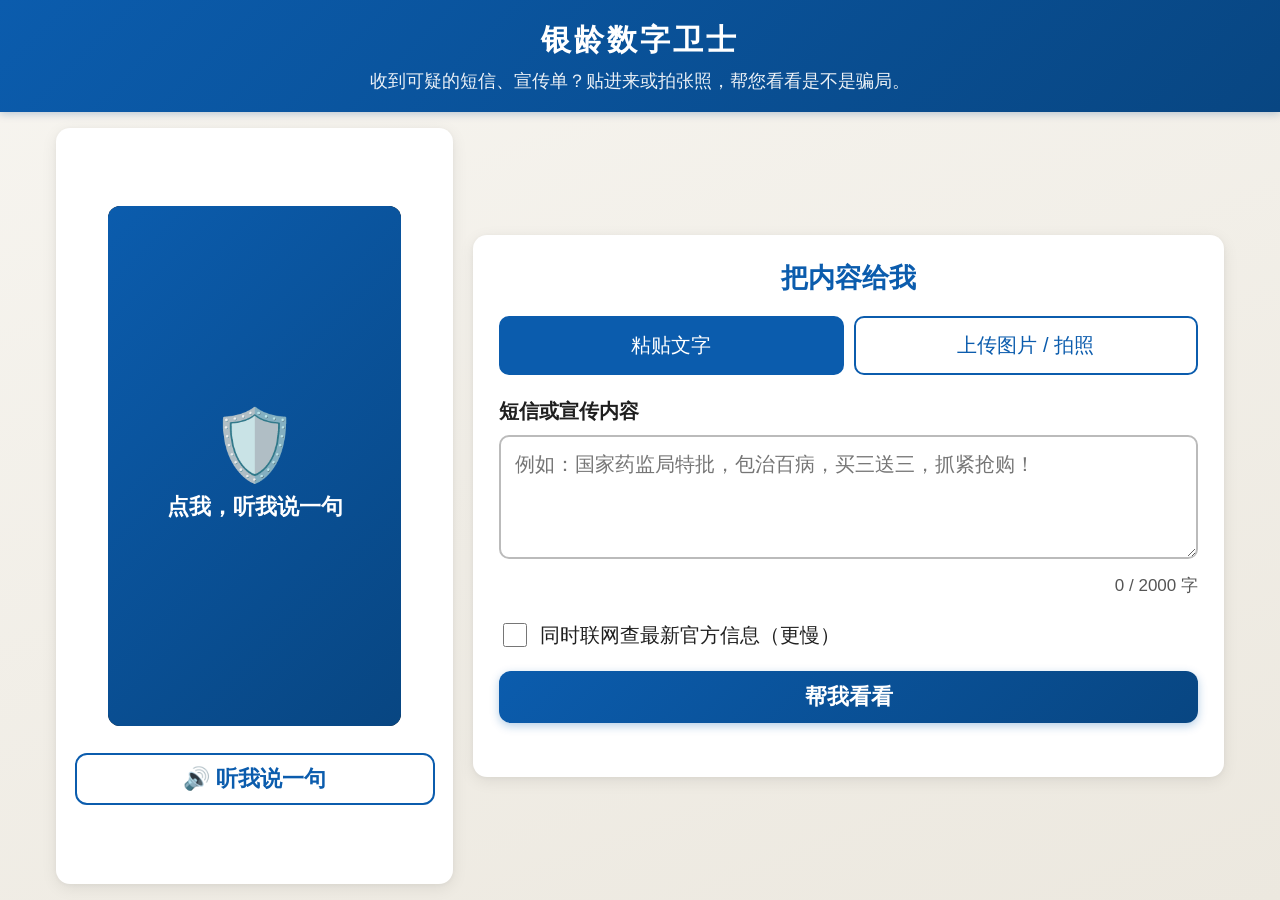
==== docs/index.html @ c88e0d83 "Add static frontend build in docs/ with configurable API_BASE and CORS Co-Authored-By: Claude Opus 5" ====
<!DOCTYPE html>
<html lang="zh-CN">
<head>
<meta charset="UTF-8">
<meta name="viewport" content="width=device-width, initial-scale=1">
<title>银龄数字卫士 · 帮您辨别骗局</title>
<link rel="stylesheet" href="static/style.css">
</head>
<body>
<header>
  <h1>银龄数字卫士</h1>
  <p>收到可疑的短信、宣传单？贴进来或拍张照，帮您看看是不是骗局。</p>
</header>

<main id="main">
  <div class="layout">
    <!-- 左侧：常驻数字人（首页 / 核查中 / 结果页共用一个会话） -->
    <aside class="left-panel" aria-label="数字人">
      <div id="avatar-stage" class="avatar-stage">
        <div id="agent-avatar" role="img" aria-label="数字人画面"></div>
        <button type="button" id="avatar-placeholder" class="avatar-placeholder">
          <span class="ph-icon" aria-hidden="true">🛡️</span>
          <span>点我，听我说一句</span>
        </button>
      </div>
      <p id="avatar-status" class="hint avatar-status" aria-live="polite"></p>
      <div class="avatar-controls">
        <button type="button" id="toggle-play" class="icon-btn" hidden title="暂停" aria-label="暂停播报">⏸</button>
        <button type="button" id="replay-avatar" class="icon-btn" hidden title="重新讲" aria-label="从头再讲一遍">🔁</button>
        <button type="button" id="say-line" class="secondary flex-btn">🔊 听我说一句</button>
        <button type="button" id="speak" class="secondary flex-btn" hidden>仅用语音</button>
      </div>
      <audio id="audio" controls hidden></audio>
    </aside>

    <div class="content">
      <!-- 视图1：输入 -->
      <section id="view-input" class="view" aria-labelledby="in-title">
        <form id="form" novalidate>
          <h2 id="in-title" class="form-title">把内容给我</h2>
          <div class="tabs" role="tablist" aria-label="输入方式">
            <button type="button" role="tab" id="tab-text" aria-selected="true" aria-controls="panel-text">粘贴文字</button>
            <button type="button" role="tab" id="tab-image" aria-selected="false" aria-controls="panel-image" tabindex="-1">上传图片 / 拍照</button>
          </div>

          <div id="panel-text" role="tabpanel" aria-labelledby="tab-text">
            <label for="text">短信或宣传内容</label>
            <textarea id="text" name="text" rows="4" maxlength="2000"
              placeholder="例如：国家药监局特批，包治百病，买三送三，抓紧抢购！"></textarea>
            <p class="hint"><span id="count">0</span> / 2000 字</p>
          </div>

          <div id="panel-image" role="tabpanel" aria-labelledby="tab-image" hidden>
            <label for="image">选择图片（支持 png / jpg / webp，8MB 以内）</label>
            <input id="image" name="image" type="file" accept="image/png,image/jpeg,image/bmp,image/webp" capture="environment">
            <img id="preview" alt="已选图片预览" hidden>
          </div>

          <label class="check"><input type="checkbox" id="live"> 同时联网查最新官方信息（更慢）</label>

          <button type="submit" id="submit" class="primary">帮我看看</button>
          <p id="error" class="error" role="alert"></p>
        </form>
      </section>

      <!-- 视图2：结果 -->
      <section id="view-result" class="view" hidden aria-labelledby="verdict-title" tabindex="-1">
        <div class="right-panel">
          <div id="verdict" class="verdict">
            <h2 id="verdict-title"></h2>
            <p id="risk"></p>
          </div>

          <div class="block" id="tips-block">
            <h3>给您的提醒</h3>
            <ul id="tips" class="tips"></ul>
          </div>

          <details class="block" id="script-block">
            <summary><span class="arrow" aria-hidden="true">▶</span>数字人讲的内容</summary>
            <p id="script" class="script"></p>
          </details>

          <details class="block">
            <summary><span class="arrow" aria-hidden="true">▶</span>识别出的骗人手法</summary>
            <ul id="tactics" class="list"></ul>
          </details>

          <details class="block">
            <summary><span class="arrow" aria-hidden="true">▶</span>和官方信息对照</summary>
            <p id="overall"></p>
            <ul id="authority" class="list"></ul>
          </details>

          <details class="block" id="ocr-block" hidden>
            <summary><span class="arrow" aria-hidden="true">▶</span>从图片里认出的文字</summary>
            <pre id="ocr"></pre>
          </details>

          <p id="review" class="review"></p>
          <p class="disclaimer" id="disclaimer"></p>
          <p class="hotline">拿不准？拨打全国反诈专线 <a href="tel:96110">96110</a>，或问问子女。</p>

          <button type="button" id="back-home" class="primary">再看一条</button>
        </div>
      </section>

      <!-- 核查遮罩：只盖住右侧内容，左侧数字人仍可点击 -->
      <div id="overlay" class="overlay" hidden>
        <div class="overlay-card" role="status">
          <div class="loader" aria-hidden="true">
            <span class="ring r1"></span>
            <span class="ring r2"></span>
            <span class="dot"></span>
          </div>
          <p id="overlay-text">正在帮您核查，大约需要 30 秒到 1 分钟……</p>
          <p class="overlay-hint">等待的时候，可以点数字人下方的「听一句防骗提醒」</p>
        </div>
      </div>
    </div>
  </div>
</main>

<script src="static/config.js"></script>
<script src="static/app.js"></script>
</body>
</html>
---- docs/static/style.css ----
/* 适老化：大字号、高对比、大点击区域；单屏不滚动，视图切换 */
:root {
  --bg: #f6f4ef;
  --bg-grad: linear-gradient(160deg, #f7f5f0 0%, #ece8df 100%);
  --card: #ffffff;
  --text: #1f1f1f;
  --muted: #555;
  --primary: #0b5cad;
  --primary-grad: linear-gradient(135deg, #0b5cad 0%, #084682 100%);
  --primary-dark: #084682;
  --accent: #f2a900;
  --danger-bg: #fde8e7; --danger: #a4161a;
  --warn-bg: #fff4d6;   --warn: #7a4b00;
  --ok-bg: #e3f4e8;     --ok: #1b6b34;
  --radius: 14px;
  --shadow: 0 4px 16px rgba(0,0,0,.08), 0 1px 4px rgba(0,0,0,.04);
  --shadow-lg: 0 12px 40px rgba(0,0,0,.22), 0 2px 8px rgba(0,0,0,.12);
}
* { box-sizing: border-box; }
html { font-size: 20px; height: 100%; }
body {
  margin: 0;
  height: 100%;
  overflow: hidden;
  font-family: "PingFang SC", "Microsoft YaHei", "Noto Sans SC", sans-serif;
  background: var(--bg-grad);
  color: var(--text);
  line-height: 1.6;
  display: flex;
  flex-direction: column;
}

header { background: var(--primary-grad); color: #fff; padding: .8rem 1rem; text-align: center; flex: none; box-shadow: 0 2px 8px rgba(8,70,130,.25); }
header h1 { margin: 0; font-size: 1.5rem; letter-spacing: .1em; }
header p { margin: .15rem 0 0; font-size: .9rem; opacity: .92; }

main {
  flex: 1; min-height: 0;
  max-width: 1200px; width: 100%;
  margin: 0 auto; padding: .8rem;
  overflow: hidden;
  position: relative;
}
.view { height: 100%; display: flex; flex-direction: column; }
.view[hidden] { display: none; }

/* ---------- 整体：左侧常驻数字人 + 右侧内容 ---------- */
.layout { display: flex; gap: 1rem; height: 100%; min-height: 0; }
.left-panel {
  flex: 0 0 34%;
  display: flex; flex-direction: column;
  align-items: center; justify-content: center;
  background: var(--card); border-radius: var(--radius);
  padding: .8rem; box-shadow: var(--shadow);
  min-height: 0;
}
.content { flex: 1; min-width: 0; position: relative; min-height: 0; }

/* 数字人画面 + 未出场时的占位按钮（叠在同一位置） */
.avatar-stage {
  position: relative;
  height: min(100%, 520px); max-width: 100%;
  aspect-ratio: 9 / 16;
  flex: 0 1 auto; min-height: 0;
}
#agent-avatar {
  width: 100%; height: 100%;
  background: #000; border-radius: 12px; overflow: hidden; cursor: pointer;
}
.avatar-placeholder {
  position: absolute; inset: 0;
  display: flex; flex-direction: column; align-items: center; justify-content: center; gap: .6rem;
  border: none; border-radius: 12px; cursor: pointer;
  background: var(--primary-grad); color: #fff;
  font-size: 1.1rem; font-weight: 700; font-family: inherit;
}
.avatar-placeholder[hidden] { display: none; }
.avatar-placeholder .ph-icon { font-size: 3.5rem; line-height: 1; }
.avatar-placeholder:hover { filter: brightness(1.08); }
.avatar-status { text-align: center; margin: .5rem 0; min-height: 1em; }

/* 左侧播报控件：符号按钮 + 文字按钮同一排 */
.avatar-controls { display: flex; gap: .5rem; width: 100%; max-width: 360px; align-items: stretch; margin-top: .3rem; }
.icon-btn {
  flex: 0 0 52px; min-height: 52px; font-size: 1.4rem;
  border: 2px solid var(--primary); background: #fff; color: var(--primary);
  border-radius: 12px; cursor: pointer; padding: 0;
  transition: background .15s, color .15s, transform .1s;
}
.icon-btn[hidden], .flex-btn[hidden] { display: none; }
.icon-btn:hover { background: var(--primary); color: #fff; transform: translateY(-1px); }
.icon-btn:active { transform: translateY(0); }
.flex-btn { flex: 1; min-height: 52px; }

/* ---------- 视图1：输入 ---------- */
#view-input { justify-content: center; }
#view-input form {
  background: var(--card); border-radius: var(--radius);
  padding: 1.1rem 1.3rem; box-shadow: var(--shadow);
}
.form-title { font-size: 1.35rem; margin: 0 0 .8rem; text-align: center; color: var(--primary); }

/* ---------- 视图2：结果 ---------- */
.right-panel {
  height: 100%;
  overflow-y: auto;
  background: var(--card); border-radius: var(--radius);
  padding: 1rem 1.2rem; box-shadow: var(--shadow);
}
.right-panel::-webkit-scrollbar { width: 6px; }
.right-panel::-webkit-scrollbar-thumb { background: #ccc; border-radius: 3px; }

/* ---------- 通用 ---------- */
h2 { font-size: 1.3rem; margin: 0 0 .8rem; }
h3 { font-size: 1.1rem; margin: 0 0 .5rem; color: var(--primary); }
label { display: block; font-weight: 600; margin-bottom: .4rem; }

.tabs { display: flex; gap: .5rem; margin-bottom: 1rem; }
.tabs button {
  flex: 1; font-size: 1rem; padding: .7rem; min-height: 48px;
  border: 2px solid var(--primary); background: #fff; color: var(--primary);
  border-radius: 10px; cursor: pointer;
  transition: background .15s, color .15s, transform .1s;
}
.tabs button[aria-selected="true"] { background: var(--primary); color: #fff; }
.tabs button:hover { transform: translateY(-1px); }

textarea, input[type="file"] {
  width: 100%; font-size: 1rem; padding: .7rem;
  border: 2px solid #bbb; border-radius: 10px; font-family: inherit;
  transition: border-color .15s;
}
textarea:focus, input:focus { border-color: var(--primary); }
textarea:focus, input:focus, button:focus-visible, summary:focus-visible, a:focus-visible {
  outline: 3px solid var(--accent); outline-offset: 2px;
}
.hint { color: var(--muted); font-size: .85rem; margin: .2rem 0 0; text-align: right; }
#preview { display: block; max-width: 100%; max-height: 200px; margin-top: .8rem; border-radius: 10px; }

.check { display: flex; align-items: center; gap: .5rem; font-weight: normal; margin: 1rem 0; }
.check input { width: 24px; height: 24px; }

button.primary, button.secondary {
  font-size: 1.1rem; font-weight: 700; min-height: 52px; width: 100%;
  border-radius: 12px; border: none; cursor: pointer;
  transition: transform .1s, box-shadow .15s, background .15s;
}
button.primary { background: var(--primary-grad); color: #fff; box-shadow: 0 3px 10px rgba(11,92,173,.3); }
button.primary:hover { transform: translateY(-1px); box-shadow: 0 5px 14px rgba(11,92,173,.4); }
button.primary:active { transform: translateY(0); }
button.secondary { background: #fff; color: var(--primary); border: 2px solid var(--primary); }
button.secondary:hover { background: #f0f6ff; }
button:disabled { opacity: .6; cursor: wait; transform: none; }
.error { color: var(--danger); font-weight: 600; margin: .6rem 0 0; min-height: 1em; }

/* ---------- 核查遮罩 overlay ---------- */
.overlay {
  position: absolute; inset: 0; z-index: 100; border-radius: var(--radius);
  background: rgba(20, 22, 35, .55);
  backdrop-filter: blur(4px);
  -webkit-backdrop-filter: blur(4px);
  display: flex; align-items: center; justify-content: center;
}
.overlay[hidden] { display: none; }
.overlay-card {
  background: var(--card); border-radius: 18px;
  padding: 1.8rem 2.4rem; box-shadow: var(--shadow-lg);
  display: flex; flex-direction: column; align-items: center; gap: 1.1rem;
  max-width: 90%;
}
.overlay-card p { margin: 0; font-size: 1.15rem; font-weight: 600; color: var(--text); text-align: center; }
.overlay-card .overlay-hint { font-size: .9rem; font-weight: normal; color: var(--muted); }

/* 双圈转动 + 中心脉冲加载动画 */
.loader { position: relative; width: 64px; height: 64px; }
.loader .ring { position: absolute; border-radius: 50%; border: 4px solid transparent; }
.loader .r1 { inset: 0; border-top-color: var(--primary); animation: spin 1.2s linear infinite; }
.loader .r2 { inset: 8px; border-bottom-color: var(--accent); animation: spin .9s linear infinite reverse; }
.loader .dot {
  position: absolute; top: 50%; left: 50%; width: 10px; height: 10px;
  margin: -5px 0 0 -5px; border-radius: 50%; background: var(--primary);
  animation: pulse 1s ease-in-out infinite;
}
@keyframes spin { to { transform: rotate(360deg); } }
@keyframes pulse { 0%,100% { transform: scale(1); opacity: 1; } 50% { transform: scale(1.5); opacity: .4; } }
@media (prefers-reduced-motion: reduce) { .loader .ring, .loader .dot { animation: none; } }

/* ---------- 结果区 ---------- */
.verdict { border-radius: 12px; padding: 1rem 1.2rem; margin-bottom: 1rem; border-left: 10px solid; }
.verdict h2 { font-size: 1.5rem; margin: 0; }
.verdict p { margin: .3rem 0 0; font-weight: 600; }
.verdict.danger { background: var(--danger-bg); color: var(--danger); border-left-color: var(--danger); }
.verdict.warn { background: var(--warn-bg); color: var(--warn); border-left-color: var(--warn); }
.verdict.ok { background: var(--ok-bg); color: var(--ok); border-left-color: var(--ok); }

.block { border-top: 1px solid #e5e5e5; padding-top: .8rem; margin-top: .8rem; }
.script { font-size: 1.1rem; white-space: pre-wrap; }
.tips { padding-left: 1.4rem; }
.tips li { margin-bottom: .3rem; font-weight: 600; }
.tips:empty { display: none; }

/* 可展开：自定义箭头，展开时旋转 90° */
summary {
  cursor: pointer; font-weight: 700; font-size: 1.05rem;
  min-height: 44px; display: flex; align-items: center;
  list-style: none;
}
summary::-webkit-details-marker { display: none; }
summary .arrow {
  display: inline-block; margin-right: .5rem;
  transition: transform .2s; color: var(--primary); font-size: 1rem;
}
details[open] summary .arrow { transform: rotate(90deg); }
details[open] { padding-bottom: .4rem; }

.list { padding-left: 1.2rem; }
.list li { margin-bottom: .7rem; }
.list .tag { display: inline-block; font-weight: 700; padding: 0 .5rem; border-radius: 6px; background: #eee; margin-right: .3rem; }
.list .tag.bad { background: var(--danger-bg); color: var(--danger); }
.list .tag.good { background: var(--ok-bg); color: var(--ok); }
.list .src { color: var(--muted); font-size: .8rem; word-break: break-all; }
pre { white-space: pre-wrap; font-family: inherit; background: #f3f3f3; padding: .8rem; border-radius: 8px; }
audio { width: 100%; margin-top: .6rem; max-width: 360px; }

.review { background: var(--warn-bg); color: var(--warn); padding: .7rem 1rem; border-radius: 10px; font-weight: 600; }
.review:empty { display: none; }
.disclaimer { color: var(--muted); font-size: .85rem; }
.hotline { font-size: 1.1rem; font-weight: 700; text-align: center; }
.hotline a { color: var(--danger); font-size: 1.4rem; }

/* 窄屏：左右改上下，保证可用 */
@media (max-width: 720px) {
  body { overflow: auto; height: auto; }
  main { overflow: visible; }
  .layout { flex-direction: column; height: auto; }
  .left-panel { flex: 0 0 auto; }
  .avatar-stage { height: 260px; }
  .content { min-height: 60vh; }
}
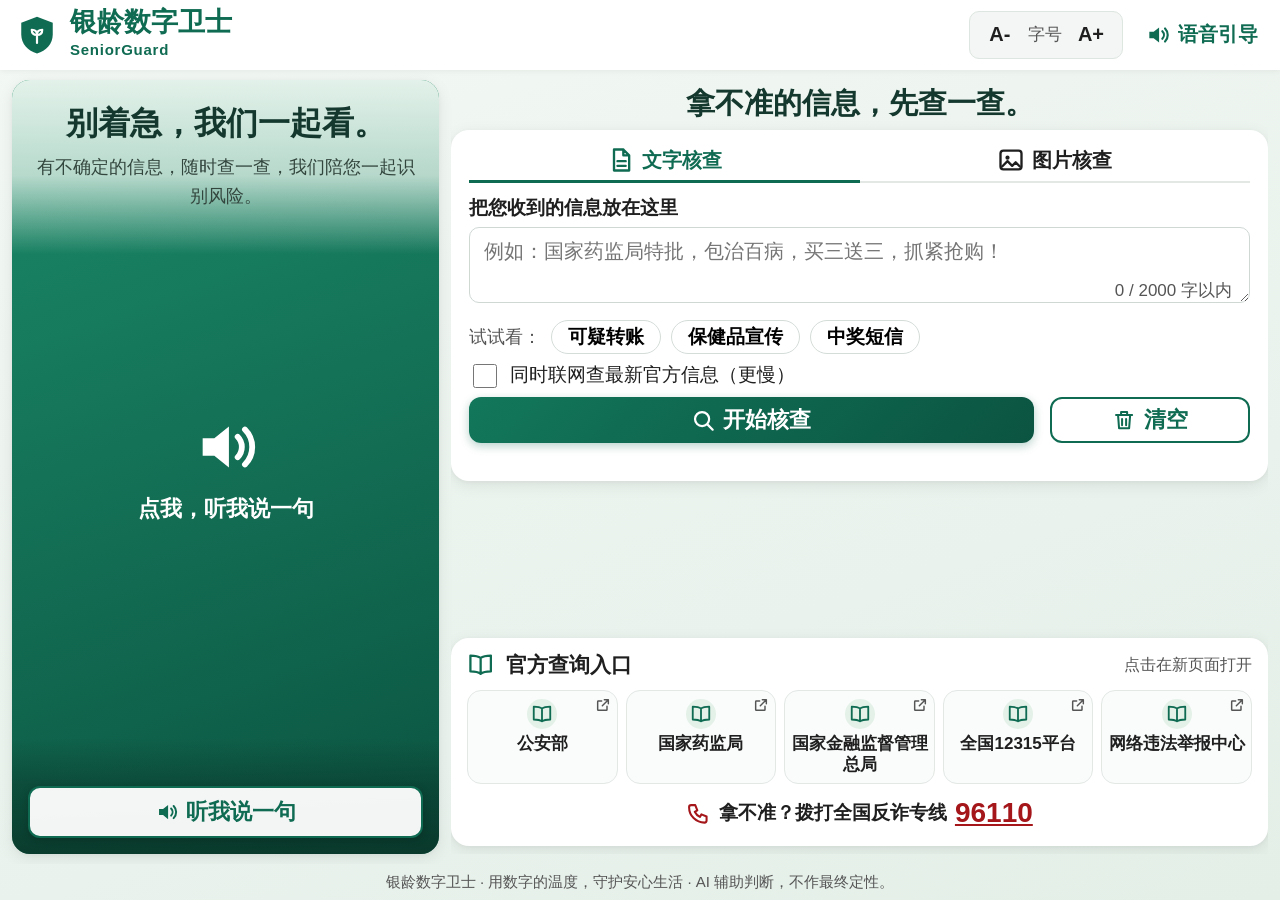
==== commit d55b4dd8: "commit" ====
--- a/docs/index.html
+++ b/docs/index.html
@@ -4,12 +4,46 @@
 <meta charset="UTF-8">
 <meta name="viewport" content="width=device-width, initial-scale=1">
 <title>银龄数字卫士 · 帮您辨别骗局</title>
-<link rel="stylesheet" href="static/style.css">
+<link rel="stylesheet" href="static/style.css?v=11">
 </head>
 <body>
-<header>
-  <h1>银龄数字卫士</h1>
-  <p>收到可疑的短信、宣传单？贴进来或拍张照，帮您看看是不是骗局。</p>
+<svg width="0" height="0" style="position:absolute" aria-hidden="true"><defs>
+<symbol id="i-sound" viewBox="0 0 24 24"><path d="M4 9v6h4l5 4V5L8 9z" fill="currentColor"/><path d="M16 8.5a5 5 0 0 1 0 7M18.5 6a8.5 8.5 0 0 1 0 12" fill="none" stroke="currentColor" stroke-width="2" stroke-linecap="round"/></symbol>
+<symbol id="i-search" viewBox="0 0 24 24"><circle cx="11" cy="11" r="7" fill="none" stroke="currentColor" stroke-width="2.2"/><path d="m16.5 16.5 5 5" stroke="currentColor" stroke-width="2.2" stroke-linecap="round"/></symbol>
+<symbol id="i-trash" viewBox="0 0 24 24"><path d="M4 7h16M9 7V4h6v3M6 7l1 13h10l1-13M10 11v6M14 11v6" fill="none" stroke="currentColor" stroke-width="2" stroke-linecap="round" stroke-linejoin="round"/></symbol>
+<symbol id="i-doc" viewBox="0 0 24 24"><path d="M6 3h8l5 5v13H6zM14 3v5h5M9 13h7M9 17h7" fill="none" stroke="currentColor" stroke-width="2" stroke-linejoin="round" stroke-linecap="round"/></symbol>
+<symbol id="i-image" viewBox="0 0 24 24"><rect x="3" y="4" width="18" height="16" rx="2.5" fill="none" stroke="currentColor" stroke-width="2"/><circle cx="9" cy="10" r="1.8" fill="currentColor"/><path d="m4 18 5-5 4 4 3-3 4 4" fill="none" stroke="currentColor" stroke-width="2" stroke-linejoin="round"/></symbol>
+<symbol id="i-book" viewBox="0 0 24 24"><path d="M12 6c-2-1.5-5-2-9-2v14c4 0 7 .5 9 2 2-1.5 5-2 9-2V4c-4 0-7 .5-9 2zM12 6v14" fill="none" stroke="currentColor" stroke-width="2" stroke-linejoin="round"/></symbol>
+<symbol id="i-bulb" viewBox="0 0 24 24"><path d="M9 18h6M10 21h4M12 3a6 6 0 0 0-3.5 10.9c.8.7 1.2 1.4 1.2 2.1h4.6c0-.7.4-1.4 1.2-2.1A6 6 0 0 0 12 3z" fill="none" stroke="currentColor" stroke-width="2" stroke-linecap="round" stroke-linejoin="round"/></symbol>
+<symbol id="i-cap" viewBox="0 0 24 24"><path d="m2 9 10-5 10 5-10 5zM6 11.5V16c0 1.5 3 3 6 3s6-1.5 6-3v-4.5M22 9v6" fill="none" stroke="currentColor" stroke-width="2" stroke-linejoin="round" stroke-linecap="round"/></symbol>
+<symbol id="i-headset" viewBox="0 0 24 24"><path d="M4 14v-2a8 8 0 0 1 16 0v2M4 14h3v5H4zM17 14h3v5h-3zM20 19c0 1.5-2 2-5 2" fill="none" stroke="currentColor" stroke-width="2" stroke-linecap="round" stroke-linejoin="round"/></symbol>
+<symbol id="i-chart" viewBox="0 0 24 24"><path d="M5 20v-7M11 20V6M17 20v-10M3 20h18" fill="none" stroke="currentColor" stroke-width="2.6" stroke-linecap="round"/></symbol>
+<symbol id="i-pill" viewBox="0 0 24 24"><rect x="2.5" y="8.5" width="19" height="7" rx="3.5" transform="rotate(-45 12 12)" fill="none" stroke="currentColor" stroke-width="2"/><path d="m9 9 6 6" stroke="currentColor" stroke-width="2"/></symbol>
+<symbol id="i-chev" viewBox="0 0 24 24"><path d="m9 5 7 7-7 7" fill="none" stroke="currentColor" stroke-width="2.2" stroke-linecap="round" stroke-linejoin="round"/></symbol>
+<symbol id="i-back" viewBox="0 0 24 24"><path d="M19 12H5M11 6l-6 6 6 6" fill="none" stroke="currentColor" stroke-width="2.2" stroke-linecap="round" stroke-linejoin="round"/></symbol>
+<symbol id="i-warn" viewBox="0 0 24 24"><path d="M12 3 2.5 20h19z" fill="none" stroke="currentColor" stroke-width="2" stroke-linejoin="round"/><path d="M12 10v5M12 17.5v.5" stroke="currentColor" stroke-width="2.2" stroke-linecap="round"/></symbol>
+<symbol id="i-play" viewBox="0 0 24 24"><path d="M7 4v16l13-8z" fill="currentColor"/></symbol>
+<symbol id="i-pause" viewBox="0 0 24 24"><path d="M7 4h3.5v16H7zM13.5 4H17v16h-3.5z" fill="currentColor"/></symbol>
+<symbol id="i-replay" viewBox="0 0 24 24"><path d="M4 12a8 8 0 1 0 3-6.2M4 4v5h5" fill="none" stroke="currentColor" stroke-width="2.2" stroke-linecap="round" stroke-linejoin="round"/></symbol>
+<symbol id="i-phone" viewBox="0 0 24 24"><path d="M5 4h4l2 5-2.5 1.5a11 11 0 0 0 5 5L15 13l5 2v4a2 2 0 0 1-2 2A15 15 0 0 1 3 6a2 2 0 0 1 2-2z" fill="none" stroke="currentColor" stroke-width="2" stroke-linejoin="round"/></symbol>
+<symbol id="i-check" viewBox="0 0 24 24"><path d="m5 12.5 4.5 4.5L19 7" fill="none" stroke="currentColor" stroke-width="3" stroke-linecap="round" stroke-linejoin="round"/></symbol>
+<symbol id="i-alert" viewBox="0 0 24 24"><path d="M12 5v9M12 18.5v.5" stroke="currentColor" stroke-width="3.2" stroke-linecap="round"/></symbol>
+<symbol id="i-q" viewBox="0 0 24 24"><path d="M9 9a3 3 0 1 1 4.5 2.6c-1 .6-1.5 1.2-1.5 2.4M12 18v.5" fill="none" stroke="currentColor" stroke-width="3" stroke-linecap="round"/></symbol>
+<symbol id="i-ext" viewBox="0 0 24 24"><path d="M14 4h6v6M20 4l-9 9M18 14v5a1 1 0 0 1-1 1H5a1 1 0 0 1-1-1V7a1 1 0 0 1 1-1h5" fill="none" stroke="currentColor" stroke-width="2.2" stroke-linecap="round" stroke-linejoin="round"/></symbol>
+</defs></svg>
+<header class="topbar">
+  <div class="brand">
+    <svg class="logo" width="42" height="42" style="width:42px;height:42px;flex:none" viewBox="0 0 48 48" aria-hidden="true"><path d="M24 3 6 10v13c0 11 7.5 19 18 22 10.500-3 18-11 18-22V10z" fill="#0f6b52"/><path d="M24 33v-9m0 0c-4 0-6-2.500-6-6 4 0 6 2 6 6zm0 0c0-3.500 2-6 6-6 0 3.500-2 6-6 6z" fill="none" stroke="#fff" stroke-width="2.500" stroke-linecap="round" stroke-linejoin="round"/></svg>
+    <div><div class="brand-name">银龄数字卫士</div><div class="brand-en">SeniorGuard</div></div>
+  </div>
+  <div class="tools">
+    <div class="fontsize" role="group" aria-label="字号调整">
+      <button type="button" id="font-down" aria-label="缩小字号">A-</button>
+      <span>字号</span>
+      <button type="button" id="font-up" aria-label="放大字号">A+</button>
+    </div>
+    <button type="button" id="voice-guide" class="voice-btn"><svg class="ic ic-lg" aria-hidden="true"><use href="#i-sound"/></svg> 语音引导</button>
+  </div>
 </header>
 
 <main id="main">
@@ -19,35 +53,53 @@
       <div id="avatar-stage" class="avatar-stage">
         <div id="agent-avatar" role="img" aria-label="数字人画面"></div>
         <button type="button" id="avatar-placeholder" class="avatar-placeholder">
-          <span class="ph-icon" aria-hidden="true">🛡️</span>
+          <span class="ph-icon" aria-hidden="true"><svg class="ic ic-xl" aria-hidden="true"><use href="#i-sound"/></svg></span>
           <span>点我，听我说一句</span>
         </button>
       </div>
-      <p id="avatar-status" class="hint avatar-status" aria-live="polite"></p>
-      <div class="avatar-controls">
-        <button type="button" id="toggle-play" class="icon-btn" hidden title="暂停" aria-label="暂停播报">⏸</button>
-        <button type="button" id="replay-avatar" class="icon-btn" hidden title="重新讲" aria-label="从头再讲一遍">🔁</button>
-        <button type="button" id="say-line" class="secondary flex-btn">🔊 听我说一句</button>
-        <button type="button" id="speak" class="secondary flex-btn" hidden>仅用语音</button>
-      </div>
-      <audio id="audio" controls hidden></audio>
+      <div class="intro">
+        <h2>别着急，我们一起看。</h2>
+        <p>有不确定的信息，随时查一查，我们陪您一起识别风险。</p>
+      </div>
+      <div class="avatar-bottom">
+        <p id="avatar-status" class="avatar-status" aria-live="polite"></p>
+        <div class="avatar-controls">
+          <button type="button" id="toggle-play" class="icon-btn" hidden title="暂停" aria-label="暂停播报"><svg class="ic " aria-hidden="true"><use href="#i-pause"/></svg></button>
+          <button type="button" id="replay-avatar" class="icon-btn" hidden title="重新讲" aria-label="从头再讲一遍"><svg class="ic " aria-hidden="true"><use href="#i-replay"/></svg></button>
+          <button type="button" id="say-line" class="secondary flex-btn"><svg class="ic " aria-hidden="true"><use href="#i-sound"/></svg> 听我说一句</button>
+          <button type="button" id="speak" class="secondary flex-btn" hidden>仅用语音</button>
+        </div>
+        <audio id="audio" controls hidden></audio>
+      </div>
     </aside>
 
     <div class="content">
       <!-- 视图1：输入 -->
       <section id="view-input" class="view" aria-labelledby="in-title">
+        <div class="input-top">
+        <div class="hero">
+          <h1>拿不准的信息，先查一查。</h1>
+          <p>粘贴短信、上传截图，我们陪您一起识别风险。</p>
+        </div>
         <form id="form" novalidate>
-          <h2 id="in-title" class="form-title">把内容给我</h2>
           <div class="tabs" role="tablist" aria-label="输入方式">
-            <button type="button" role="tab" id="tab-text" aria-selected="true" aria-controls="panel-text">粘贴文字</button>
-            <button type="button" role="tab" id="tab-image" aria-selected="false" aria-controls="panel-image" tabindex="-1">上传图片 / 拍照</button>
+            <button type="button" role="tab" id="tab-text" aria-selected="true" aria-controls="panel-text"><svg class="ic " aria-hidden="true"><use href="#i-doc"/></svg> 文字核查</button>
+            <button type="button" role="tab" id="tab-image" aria-selected="false" aria-controls="panel-image" tabindex="-1"><svg class="ic " aria-hidden="true"><use href="#i-image"/></svg> 图片核查</button>
           </div>
 
           <div id="panel-text" role="tabpanel" aria-labelledby="tab-text">
-            <label for="text">短信或宣传内容</label>
-            <textarea id="text" name="text" rows="4" maxlength="2000"
-              placeholder="例如：国家药监局特批，包治百病，买三送三，抓紧抢购！"></textarea>
-            <p class="hint"><span id="count">0</span> / 2000 字</p>
+            <label for="text">把您收到的信息放在这里</label>
+            <div class="textwrap">
+              <textarea id="text" name="text" rows="4" maxlength="2000"
+                placeholder="例如：国家药监局特批，包治百病，买三送三，抓紧抢购！"></textarea>
+              <p class="hint"><span id="count">0</span> / 2000 字以内</p>
+            </div>
+            <div class="chips">
+              <span>试试看：</span>
+              <button type="button" class="chip" data-sample="您好，您的账户涉嫌异常，请将资金转入安全账户，配合调查。请勿告知家人。">可疑转账</button>
+              <button type="button" class="chip" data-sample="国家药监局特批，包治百病，买三送三，抓紧抢购！">保健品宣传</button>
+              <button type="button" class="chip" data-sample="恭喜您被抽中为幸运用户，获得大奖一份，请点击链接填写银行卡信息领取。">中奖短信</button>
+            </div>
           </div>
 
           <div id="panel-image" role="tabpanel" aria-labelledby="tab-image" hidden>
@@ -58,62 +110,92 @@
 
           <label class="check"><input type="checkbox" id="live"> 同时联网查最新官方信息（更慢）</label>
 
-          <button type="submit" id="submit" class="primary">帮我看看</button>
+          <div class="actions">
+            <button type="submit" id="submit" class="primary"><svg class="ic " aria-hidden="true"><use href="#i-search"/></svg> 开始核查</button>
+            <button type="button" id="clear" class="secondary"><svg class="ic " aria-hidden="true"><use href="#i-trash"/></svg> 清空</button>
+          </div>
           <p id="error" class="error" role="alert"></p>
         </form>
+        </div>
+
+        <section class="home-src" aria-labelledby="hs-title">
+          <h3 class="sec-title" id="hs-title"><svg class="ic ic-lg" aria-hidden="true"><use href="#i-book"/></svg>官方查询入口<small>点击在新页面打开</small></h3>
+          <div class="src-grid"><a class="src-card" href="https://www.mps.gov.cn" target="_blank" rel="noopener noreferrer"><span class="src-ic"><svg class="ic ic-lg" aria-hidden="true"><use href="#i-book"/></svg></span><span class="src-t"><b>公安部</b><small>反诈与报警指引</small></span><svg class="ic " aria-hidden="true"><use href="#i-ext"/></svg></a><a class="src-card" href="https://www.nmpa.gov.cn" target="_blank" rel="noopener noreferrer"><span class="src-ic"><svg class="ic ic-lg" aria-hidden="true"><use href="#i-book"/></svg></span><span class="src-t"><b>国家药监局</b><small>核查药品、保健品</small></span><svg class="ic " aria-hidden="true"><use href="#i-ext"/></svg></a><a class="src-card" href="https://www.nfra.gov.cn" target="_blank" rel="noopener noreferrer"><span class="src-ic"><svg class="ic ic-lg" aria-hidden="true"><use href="#i-book"/></svg></span><span class="src-t"><b>国家金融监督管理总局</b><small>核查金融、理财产品</small></span><svg class="ic " aria-hidden="true"><use href="#i-ext"/></svg></a><a class="src-card" href="https://www.12315.cn" target="_blank" rel="noopener noreferrer"><span class="src-ic"><svg class="ic ic-lg" aria-hidden="true"><use href="#i-book"/></svg></span><span class="src-t"><b>全国12315平台</b><small>消费投诉与举报</small></span><svg class="ic " aria-hidden="true"><use href="#i-ext"/></svg></a><a class="src-card" href="https://www.12377.cn" target="_blank" rel="noopener noreferrer"><span class="src-ic"><svg class="ic ic-lg" aria-hidden="true"><use href="#i-book"/></svg></span><span class="src-t"><b>网络违法举报中心</b><small>举报网络违法信息</small></span><svg class="ic " aria-hidden="true"><use href="#i-ext"/></svg></a></div>
+          <p class="hotline"><svg class="ic ic-lg" aria-hidden="true"><use href="#i-phone"/></svg>拿不准？拨打全国反诈专线 <a href="tel:96110">96110</a></p>
+        </section>
       </section>
 
       <!-- 视图2：结果 -->
       <section id="view-result" class="view" hidden aria-labelledby="verdict-title" tabindex="-1">
         <div class="right-panel">
+          <button type="button" id="back-top" class="back-link"><svg class="ic " aria-hidden="true"><use href="#i-back"/></svg> 返回首页</button>
+          <h1 class="result-title">核查结果</h1>
           <div id="verdict" class="verdict">
-            <h2 id="verdict-title"></h2>
-            <p id="risk"></p>
+            <div class="v-ring" id="v-ring" title="AI 估算，仅供参考">
+              <div class="ring" id="ring" role="img" aria-label="诈骗概率"><b id="prob-num" class="ring-num">0%</b></div>
+              <span class="ring-label">诈骗概率</span>
+            </div>
+            <div class="v-body">
+              <h2 id="verdict-title"></h2>
+              <p id="risk"></p>
+            </div>
+            <button type="button" id="listen-result" class="secondary listen"><svg class="ic ic-lg" aria-hidden="true"><use href="#i-sound"/></svg> 听结果</button>
           </div>
 
           <div class="block" id="tips-block">
-            <h3>给您的提醒</h3>
+            <h3 class="sec-title"><svg class="ic ic-xl" aria-hidden="true"><use href="#i-bulb"/></svg>您现在可以这样做</h3>
             <ul id="tips" class="tips"></ul>
           </div>
 
+          <section class="block auth-block">
+            <h3 class="sec-title"><svg class="ic ic-xl" aria-hidden="true"><use href="#i-book"/></svg>资料依据：和官方信息对照</h3>
+            <p id="overall" class="auth-overall"></p>
+            <div class="orig-box">
+              <p class="orig-title" id="orig-title">您输入的内容<span class="orig-legend"><mark>黄色</mark> 是与官方信息矛盾的话</span></p>
+              <p id="orig-text" class="orig-text"></p>
+            </div>
+            <ul id="authority" class="list auth-list"></ul>
+            <details id="evidence-wrap" class="ev-wrap" hidden>
+              <summary class="ev-title">参考的资料来源<small>点开查看，可在新页面打开</small><svg class="ic arrow" aria-hidden="true"><use href="#i-chev"/></svg></summary>
+              <ul id="evidence" class="ev-list"></ul>
+            </details>
+          </section>
+
           <details class="block" id="script-block">
-            <summary><span class="arrow" aria-hidden="true">▶</span>数字人讲的内容</summary>
+            <summary><svg class="ic ic-lg sum-ic" aria-hidden="true"><use href="#i-sound"/></svg>数字人讲的内容<svg class="ic arrow" aria-hidden="true"><use href="#i-chev"/></svg></summary>
             <p id="script" class="script"></p>
           </details>
 
           <details class="block">
-            <summary><span class="arrow" aria-hidden="true">▶</span>识别出的骗人手法</summary>
+            <summary><svg class="ic ic-lg sum-ic" aria-hidden="true"><use href="#i-warn"/></svg>识别出的骗人手法<svg class="ic arrow" aria-hidden="true"><use href="#i-chev"/></svg></summary>
             <ul id="tactics" class="list"></ul>
           </details>
 
-          <details class="block">
-            <summary><span class="arrow" aria-hidden="true">▶</span>和官方信息对照</summary>
-            <p id="overall"></p>
-            <ul id="authority" class="list"></ul>
-          </details>
+          
 
           <details class="block" id="ocr-block" hidden>
-            <summary><span class="arrow" aria-hidden="true">▶</span>从图片里认出的文字</summary>
+            <summary><svg class="ic ic-lg sum-ic" aria-hidden="true"><use href="#i-image"/></svg>从图片里认出的文字<svg class="ic arrow" aria-hidden="true"><use href="#i-chev"/></svg></summary>
             <pre id="ocr"></pre>
           </details>
 
           <p id="review" class="review"></p>
           <p class="disclaimer" id="disclaimer"></p>
-          <p class="hotline">拿不准？拨打全国反诈专线 <a href="tel:96110">96110</a>，或问问子女。</p>
-
-          <button type="button" id="back-home" class="primary">再看一条</button>
+          <p class="hotline"><svg class="ic ic-lg" aria-hidden="true"><use href="#i-phone"/></svg>拿不准？拨打全国反诈专线 <a href="tel:96110">96110</a>，或问问子女。</p>
+
+          <section class="block scams" aria-labelledby="scam-title"><h3 class="sec-title" id="scam-title"><svg class="ic ic-xl" aria-hidden="true"><use href="#i-cap"/></svg>常见骗局，提前了解<small class="sec-sub">点开看典型案例</small></h3><div class="scam-grid"><button type="button" class="scam-card" data-scam="kefu" aria-haspopup="dialog"><span class="scam-ic"><svg class="ic ic-xl" aria-hidden="true"><use href="#i-headset"/></svg></span><div><b>冒充客服</b><p>假冒平台客服，以账户异常为由实施诈骗。</p></div><svg class="ic chev" aria-hidden="true"><use href="#i-chev"/></svg></button><button type="button" class="scam-card" data-scam="touzi" aria-haspopup="dialog"><span class="scam-ic"><svg class="ic ic-xl" aria-hidden="true"><use href="#i-chart"/></svg></span><div><b>养老投资</b><p>高收益养老项目，诱导投资理财。</p></div><svg class="ic chev" aria-hidden="true"><use href="#i-chev"/></svg></button><button type="button" class="scam-card" data-scam="baojian" aria-haspopup="dialog"><span class="scam-ic"><svg class="ic ic-xl" aria-hidden="true"><use href="#i-pill"/></svg></span><div><b>虚假保健品</b><p>夸大功效、虚假宣传，诱导高价购买。</p></div><svg class="ic chev" aria-hidden="true"><use href="#i-chev"/></svg></button></div></section>
+
+          <button type="button" id="back-home" class="primary"><svg class="ic " aria-hidden="true"><use href="#i-search"/></svg> 再查一条信息</button>
         </div>
       </section>
 
       <!-- 核查遮罩：只盖住右侧内容，左侧数字人仍可点击 -->
       <div id="overlay" class="overlay" hidden>
         <div class="overlay-card" role="status">
-          <div class="loader" aria-hidden="true">
-            <span class="ring r1"></span>
-            <span class="ring r2"></span>
-            <span class="dot"></span>
-          </div>
-          <p id="overlay-text">正在帮您核查，大约需要 30 秒到 1 分钟……</p>
+          <p id="overlay-text">正在帮您核查，请稍等……</p>
+          <div class="pbar" role="progressbar" aria-labelledby="overlay-text" aria-valuemin="0" aria-valuemax="100" aria-valuenow="0">
+            <div id="pbar-fill" class="pbar-fill"></div>
+          </div>
+          <p id="pbar-pct" class="pbar-pct">0%</p>
           <p class="overlay-hint">等待的时候，可以点数字人下方的「听一句防骗提醒」</p>
         </div>
       </div>
@@ -121,7 +203,18 @@
   </div>
 </main>
 
-<script src="static/config.js"></script>
-<script src="static/app.js"></script>
+<dialog id="case-dialog" class="case-dialog" aria-labelledby="case-title">
+  <div class="case-head">
+    <h2 id="case-title"></h2>
+    <button type="button" id="case-close" class="case-close" aria-label="关闭">&times;</button>
+  </div>
+  <p class="case-note">以下为综合常见情形改写的典型案例，不是某一个具体的真实个案。</p>
+  <div id="case-body" class="case-body"></div>
+  <button type="button" id="case-ok" class="primary">我知道了</button>
+</dialog>
+<footer class="foot">银龄数字卫士 · 用数字的温度，守护安心生活 · AI 辅助判断，不作最终定性。</footer>
+
+<script src="static/config.js?v=11"></script>
+<script src="static/app.js?v=11"></script>
 </body>
 </html>
--- a/docs/static/style.css
+++ b/docs/static/style.css
@@ -1,18 +1,18 @@
 /* 适老化：大字号、高对比、大点击区域；单屏不滚动，视图切换 */
 :root {
-  --bg: #f6f4ef;
-  --bg-grad: linear-gradient(160deg, #f7f5f0 0%, #ece8df 100%);
+  --bg: #eef5f0;
+  --bg-grad: linear-gradient(160deg, #f3f8f4 0%, #e4efe8 100%);
   --card: #ffffff;
   --text: #1f1f1f;
   --muted: #555;
-  --primary: #0b5cad;
-  --primary-grad: linear-gradient(135deg, #0b5cad 0%, #084682 100%);
-  --primary-dark: #084682;
+  --primary: #0f6b52;
+  --primary-grad: linear-gradient(135deg, #12775b 0%, #0b5441 100%);
+  --primary-dark: #0b5441;
   --accent: #f2a900;
   --danger-bg: #fde8e7; --danger: #a4161a;
   --warn-bg: #fff4d6;   --warn: #7a4b00;
   --ok-bg: #e3f4e8;     --ok: #1b6b34;
-  --radius: 14px;
+  --radius: 18px;
   --shadow: 0 4px 16px rgba(0,0,0,.08), 0 1px 4px rgba(0,0,0,.04);
   --shadow-lg: 0 12px 40px rgba(0,0,0,.22), 0 2px 8px rgba(0,0,0,.12);
 }
@@ -30,14 +30,11 @@
   flex-direction: column;
 }
 
-header { background: var(--primary-grad); color: #fff; padding: .8rem 1rem; text-align: center; flex: none; box-shadow: 0 2px 8px rgba(8,70,130,.25); }
-header h1 { margin: 0; font-size: 1.5rem; letter-spacing: .1em; }
-header p { margin: .15rem 0 0; font-size: .9rem; opacity: .92; }
 
 main {
   flex: 1; min-height: 0;
-  max-width: 1200px; width: 100%;
-  margin: 0 auto; padding: .8rem;
+  max-width: none; width: 100%;
+  margin: 0; padding: .5rem .6rem;
   overflow: hidden;
   position: relative;
 }
@@ -45,7 +42,7 @@
 .view[hidden] { display: none; }
 
 /* ---------- 整体：左侧常驻数字人 + 右侧内容 ---------- */
-.layout { display: flex; gap: 1rem; height: 100%; min-height: 0; }
+.layout { display: flex; gap: .6rem; height: 100%; min-height: 0; }
 .left-panel {
   flex: 0 0 34%;
   display: flex; flex-direction: column;
@@ -145,11 +142,11 @@
   border-radius: 12px; border: none; cursor: pointer;
   transition: transform .1s, box-shadow .15s, background .15s;
 }
-button.primary { background: var(--primary-grad); color: #fff; box-shadow: 0 3px 10px rgba(11,92,173,.3); }
-button.primary:hover { transform: translateY(-1px); box-shadow: 0 5px 14px rgba(11,92,173,.4); }
+button.primary { background: var(--primary-grad); color: #fff; box-shadow: 0 3px 10px rgba(15,107,82,.3); }
+button.primary:hover { transform: translateY(-1px); box-shadow: 0 5px 14px rgba(15,107,82,.4); }
 button.primary:active { transform: translateY(0); }
 button.secondary { background: #fff; color: var(--primary); border: 2px solid var(--primary); }
-button.secondary:hover { background: #f0f6ff; }
+button.secondary:hover { background: #eaf5ef; }
 button:disabled { opacity: .6; cursor: wait; transform: none; }
 .error { color: var(--danger); font-weight: 600; margin: .6rem 0 0; min-height: 1em; }
 
@@ -237,3 +234,288 @@
   .avatar-stage { height: 260px; }
   .content { min-height: 60vh; }
 }
+
+/* ---------- 参考设计：顶栏 / 标题 / 卡片 ---------- */
+.topbar { display: flex; align-items: center; justify-content: space-between; background: #fff; padding: .5rem 1.2rem; flex: none; box-shadow: 0 1px 6px rgba(0,0,0,.06); }
+.brand { display: flex; align-items: center; gap: .6rem; }
+.logo { width: 42px; height: 42px; }
+.brand-name { font-size: 1.35rem; font-weight: 800; color: var(--primary); line-height: 1.1; }
+.brand-en { font-size: .75rem; color: var(--primary); font-weight: 600; letter-spacing: .05em; }
+.tools { display: flex; align-items: center; gap: .8rem; }
+.fontsize { display: flex; align-items: center; gap: .5rem; background: #f3f6f4; border: 1px solid #dde6e0; border-radius: 10px; padding: .15rem .6rem; font-size: .85rem; color: var(--muted); }
+.fontsize button { border: none; background: none; font-size: 1rem; font-weight: 800; cursor: pointer; min-height: 40px; min-width: 36px; color: var(--text); font-family: inherit; }
+.voice-btn { border: none; background: none; color: var(--primary); font-weight: 700; font-size: 1rem; cursor: pointer; min-height: 44px; font-family: inherit; }
+
+.left-panel { background: linear-gradient(180deg, #e3f1e8 0%, #f4faf6 100%); }
+.intro { text-align: center; margin-bottom: .5rem; }
+.intro h2 { font-size: 1.5rem; margin: 0 0 .2rem; color: #14382e; }
+.intro p { margin: 0; font-size: .85rem; color: var(--muted); }
+#agent-avatar { background: #e8f2ec; }
+
+.hero { text-align: center; margin-bottom: .8rem; }
+.hero h1 { font-size: 2rem; margin: 0; color: #14382e; }
+.hero p { margin: .2rem 0 0; color: var(--muted); }
+#view-input { justify-content: center; }
+.tabs { gap: 0; border-bottom: 2px solid #e3e8e5; }
+.tabs button { border: none; border-bottom: 3px solid transparent; border-radius: 0; background: none; color: var(--text); font-weight: 700; margin-bottom: -2px; }
+.tabs button[aria-selected="true"] { background: none; color: var(--primary); border-bottom-color: var(--primary); }
+.textwrap { position: relative; }
+.textwrap textarea { padding-bottom: 1.8rem; }
+.textwrap .hint { position: absolute; right: .9rem; bottom: .4rem; margin: 0; }
+textarea, input[type="file"] { border: 1.5px solid #cfd8d3; background: #fff; }
+.chips { display: flex; flex-wrap: wrap; align-items: center; gap: .5rem; margin-top: .7rem; color: var(--muted); font-size: .9rem; }
+.chip { border: 1px solid #d5ddd8; background: #fff; border-radius: 999px; padding: .3rem .9rem; min-height: 40px; cursor: pointer; font-size: .95rem; font-family: inherit; font-weight: 600; }
+.chip:hover { background: #eaf5ef; }
+.actions { display: flex; gap: .8rem; }
+.actions .primary { flex: 3; }
+.actions .secondary { flex: 1; }
+
+.back-link { border: none; background: none; color: var(--text); font-size: 1rem; cursor: pointer; padding: 0; min-height: 40px; font-family: inherit; }
+.result-title { font-size: 1.8rem; margin: 0 0 .6rem; }
+.verdict { display: flex; align-items: center; gap: 1rem; border-left: none; border: 1px solid; }
+.verdict .v-body { flex: 1; min-width: 0; }
+.verdict .listen { width: auto; min-width: 110px; padding: 0 1rem; font-size: 1rem; }
+.v-icon { flex: none; width: 56px; height: 56px; border-radius: 14px; display: flex; align-items: center; justify-content: center; color: #fff; font-size: 1.8rem; font-weight: 800; }
+.verdict.danger { background: #fff1e6; border-color: #f6cfb0; color: #c2410c; }
+.verdict.danger .v-icon { background: #e8650f; }
+.verdict.warn .v-icon { background: #d99a00; }
+.verdict.ok { border-color: #bfe0c9; }
+.verdict.ok .v-icon { background: var(--ok); }
+.verdict p { color: var(--text); font-weight: 500; }
+
+/* 提醒：编号卡片 */
+#tips-block { background: #fff; }
+.tips { list-style: none; padding: 0; display: grid; grid-template-columns: repeat(auto-fit, minmax(160px, 1fr)); gap: .6rem; counter-reset: t; }
+.tips li { counter-increment: t; font-weight: 500; font-size: .95rem; padding: .6rem .8rem .6rem 2.6rem; position: relative; background: #f6faf7; border-radius: 12px; }
+.tips li::before { content: counter(t); position: absolute; left: .6rem; top: .6rem; width: 1.6rem; height: 1.6rem; border-radius: 50%; background: var(--primary); color: #fff; display: flex; align-items: center; justify-content: center; font-weight: 800; font-size: .9rem; }
+
+/* 展开内容：卡片式 */
+details.block { background: #fff; border: 1px solid #e3e8e5; border-radius: 14px; padding: .3rem 1rem; }
+details.block summary { color: var(--primary); }
+
+.foot { flex: none; text-align: center; font-size: .75rem; color: var(--muted); padding: .3rem; }
+@media (max-width: 720px) { .topbar { flex-wrap: wrap; gap: .4rem; } .verdict { flex-wrap: wrap; } }
+
+/* ---------- 图标 & 紧凑边距 ---------- */
+.ic { width: 1.1em; height: 1.1em; flex: none; vertical-align: -.18em; }
+.ic-lg { width: 1.3em; height: 1.3em; }
+.ic-xl { width: 1.8em; height: 1.8em; }
+button .ic { margin-right: .35em; }
+.icon-btn .ic, .back-link .ic { margin-right: 0; }
+.back-link { display: inline-flex; align-items: center; gap: .4rem; }
+.back-link .ic { width: 1.2em; height: 1.2em; }
+.topbar { padding: .4rem .8rem; }
+.voice-btn { display: inline-flex; align-items: center; }
+.tabs button { display: inline-flex; align-items: center; justify-content: center; }
+.tabs button .ic { width: 1.4em; height: 1.4em; }
+button.primary, button.secondary { display: inline-flex; align-items: center; justify-content: center; }
+.avatar-placeholder .ph-icon .ic { width: 3.5rem; height: 3.5rem; margin: 0; }
+.right-panel { padding: .8rem .9rem; }
+#view-input form { padding: 1rem 1.1rem; }
+.left-panel { flex-basis: 30%; padding: .6rem; }
+.sec-title { display: flex; align-items: center; gap: .6rem; color: var(--text); font-size: 1.25rem; margin: 0 0 .6rem; }
+.sec-title .ic { color: var(--primary); }
+details.block summary { gap: .6rem; }
+details.block summary .sum-ic { color: var(--primary); margin: 0; }
+details.block summary .arrow { margin: 0 0 0 auto; width: 1em; height: 1em; transform: rotate(90deg); }
+details[open] summary .arrow { transform: rotate(-90deg); }
+details.block { padding: .2rem .9rem; }
+.verdict .v-icon .ic { width: 1.6rem; height: 1.6rem; margin: 0; }
+.verdict .listen .ic { margin-right: .4em; }
+.tips li { padding-left: 2.6rem; }
+.scam-grid { display: grid; grid-template-columns: repeat(auto-fit, minmax(200px, 1fr)); gap: .6rem; }
+.scam-card { display: flex; align-items: center; gap: .7rem; border: 1px solid #e3e8e5; border-radius: 14px; padding: .6rem .7rem; background: #fff; }
+.scam-card > div { flex: 1; min-width: 0; }
+.scam-card b { font-size: 1.05rem; }
+.scam-card p { margin: .1rem 0 0; font-size: .85rem; color: var(--muted); line-height: 1.4; }
+.scam-ic { flex: none; width: 52px; height: 52px; border-radius: 50%; background: #e3f1e8; color: var(--primary); display: flex; align-items: center; justify-content: center; }
+.scam-ic .ic { margin: 0; }
+.scam-card .chev { width: 1em; height: 1em; color: var(--muted); margin: 0; }
+.hotline { display: flex; align-items: center; justify-content: center; gap: .4rem; flex-wrap: wrap; }
+.hotline .ic { color: var(--danger); }
+@media (max-width: 720px) { main { padding: .4rem; } }
+
+/* ---------- 数字人铺满左侧，文字与按钮叠在画面上 ---------- */
+.left-panel { position: relative; padding: 0; overflow: hidden; display: block; background: #cfe6d8; flex-basis: 34%; }
+.left-panel .avatar-stage { position: absolute; inset: 0; height: auto; max-width: none; aspect-ratio: auto; }
+.left-panel #agent-avatar { border-radius: 0; background: #cfe6d8; }
+.left-panel .avatar-placeholder { border-radius: 0; background: linear-gradient(160deg, #1b8a68 0%, #0b5441 100%); }
+.left-panel .intro {
+  position: absolute; left: 0; right: 0; top: 0; z-index: 2; margin: 0; pointer-events: none;
+  padding: .9rem 1rem 2.2rem;
+  background: linear-gradient(180deg, rgba(235,246,239,.96) 0%, rgba(235,246,239,.75) 55%, rgba(235,246,239,0) 100%);
+}
+.left-panel .intro h2 { margin: 0 0 .2rem; font-size: 1.6rem; }
+.left-panel .intro p { font-size: .9rem; color: #33463e; }
+.avatar-bottom {
+  position: absolute; left: 0; right: 0; bottom: 0; z-index: 2;
+  padding: 2.4rem .8rem .8rem;
+  background: linear-gradient(0deg, rgba(8,40,30,.62) 0%, rgba(8,40,30,.35) 60%, rgba(8,40,30,0) 100%);
+  display: flex; flex-direction: column; align-items: center; gap: .4rem;
+}
+.avatar-bottom .avatar-status { margin: 0; min-height: 0; color: #fff; text-shadow: 0 1px 3px rgba(0,0,0,.6); font-size: .9rem; text-align: center; }
+.avatar-bottom .avatar-status:empty { display: none; }
+.avatar-bottom .avatar-controls { max-width: none; margin: 0; }
+.avatar-bottom .secondary, .avatar-bottom .icon-btn { background: rgba(255,255,255,.95); box-shadow: 0 2px 8px rgba(0,0,0,.2); }
+.avatar-bottom audio { max-width: none; }
+
+/* ---------- 官方信息对照：直接显示 ---------- */
+.auth-block { background: #fff; border: 1px solid #e3e8e5; border-radius: 14px; padding: .8rem 1rem; }
+.auth-overall { margin: 0 0 .5rem; font-weight: 700; }
+.auth-list { list-style: none; padding: 0; margin: 0; }
+.auth-list li { background: #f6faf7; border-radius: 10px; padding: .55rem .8rem; margin-bottom: .5rem; }
+.auth-list .src, .ev-list li { font-size: .85rem; color: var(--muted); word-break: break-all; }
+.auth-list a, .ev-list a { color: var(--primary); font-weight: 600; text-decoration: underline; }
+.auth-list a:hover, .ev-list a:hover { color: #0b5441; }
+.ev-wrap { margin-top: .4rem; border-top: 1px dashed #d5ddd8; padding-top: .5rem; }
+.ev-title { margin: 0 0 .3rem; font-weight: 700; font-size: .95rem; }
+.ev-list { margin: 0; padding-left: 1.2rem; }
+.ev-list li { margin-bottom: .2rem; }
+
+/* ---------- 首页：官方查询入口 ---------- */
+#view-input { overflow-y: auto; justify-content: flex-start; padding-bottom: .4rem; }
+.home-src { margin-top: .7rem; background: #fff; border-radius: var(--radius); padding: .8rem 1rem; box-shadow: var(--shadow); }
+.home-src .sec-title small { margin-left: auto; font-size: .8rem; font-weight: 500; color: var(--muted); }
+.src-grid { display: grid; grid-template-columns: repeat(auto-fit, minmax(210px, 1fr)); gap: .5rem; }
+.src-card { display: flex; align-items: center; gap: .6rem; padding: .5rem .7rem; border: 1px solid #e3e8e5; border-radius: 14px; background: #f9fcfa; color: var(--text); text-decoration: none; }
+.src-card:hover { background: #eaf5ef; border-color: #b9d8c8; }
+.src-ic { flex: none; width: 40px; height: 40px; border-radius: 50%; background: #e3f1e8; color: var(--primary); display: flex; align-items: center; justify-content: center; }
+.src-ic .ic { margin: 0; }
+.src-t { flex: 1; min-width: 0; display: flex; flex-direction: column; line-height: 1.3; }
+.src-t b { font-size: 1rem; }
+.src-t small { font-size: .8rem; color: var(--muted); }
+.src-card > .ic { color: var(--muted); width: 1em; height: 1em; }
+.home-src .hotline { margin: .6rem 0 0; font-size: 1rem; }
+@media (max-width: 720px) { .left-panel { min-height: 70vh; } }
+
+/* 首页压紧，让官方入口更早露出 */
+.hero { margin-bottom: .4rem; }
+.hero h1 { font-size: 1.7rem; }
+.hero p { font-size: .95rem; }
+#view-input form { padding: .7rem 1rem; }
+#view-input textarea { min-height: 0; height: 5.2rem; }
+#view-input .check { margin: .5rem 0; }
+.src-grid { grid-template-columns: repeat(auto-fit, minmax(190px, 1fr)); }
+.src-t b { font-size: .95rem; }
+
+/* ---------- 原文 + 矛盾高亮 ---------- */
+.orig-box { background: #fafaf7; border: 1px solid #e3e8e5; border-radius: 12px; padding: .6rem .8rem; margin: 0 0 .6rem; }
+.orig-title { margin: 0 0 .3rem; font-weight: 700; font-size: .95rem; display: flex; flex-wrap: wrap; align-items: center; gap: .3rem .8rem; }
+.orig-legend { font-weight: 500; font-size: .8rem; color: var(--muted); }
+.orig-legend[hidden] { display: none; }
+.orig-text { margin: 0; white-space: pre-wrap; word-break: break-word; line-height: 1.8; font-size: 1.05rem; max-height: 14rem; overflow-y: auto; }
+mark { background: #ffe14d; color: #1f1f1f; padding: .05em .2em; border-radius: 4px; font-weight: 700; box-shadow: 0 0 0 2px rgba(255,214,0,.35); }
+
+/* ---------- 进度条（替换读秒） ---------- */
+.pbar { width: min(420px, 70vw); height: 16px; border-radius: 999px; background: #dfe9e3; overflow: hidden; }
+.pbar-fill { height: 100%; width: 0; border-radius: 999px; background: linear-gradient(90deg, #12775b, #3fb68b); transition: width .9s linear; }
+.overlay-card .pbar-pct { font-size: 1.3rem; font-weight: 800; color: var(--primary); }
+
+/* ---------- 数字人居中 ---------- */
+#agent-avatar { display: flex; align-items: center; justify-content: center; overflow: hidden; }
+#agent-avatar > div, #agent-avatar > canvas, #agent-avatar > video { width: 100% !important; height: 100% !important; margin: 0 auto; }
+#agent-avatar canvas, #agent-avatar video { object-fit: contain !important; object-position: center center !important; }
+
+/* ---------- 结论：矛盾后的说法加粗 + 黄色高亮，依据用楷体且更小 ---------- */
+.auth-list .claim { font-weight: 800; font-size: 1.08rem; }
+.auth-list .claim.hl { background: #ffe14d; padding: .05em .3em; border-radius: 4px; -webkit-box-decoration-break: clone; box-decoration-break: clone; }
+.auth-list .basis { font-family: "KaiTi", "楷体", "STKaiti", "Kaiti SC", "AR PL UKai CN", serif; font-size: .9rem; color: #333; margin-top: .25rem; line-height: 1.6; }
+
+/* ---------- 诈骗概率 ---------- */
+.prob { display: flex; align-items: center; flex-wrap: wrap; gap: .3rem .7rem; margin-top: .4rem; }
+.prob-label { font-weight: 700; font-size: .95rem; color: var(--text); }
+.prob-num { font-size: 1.6rem; line-height: 1; color: #c2410c; }
+.prob.warn .prob-num { color: #a16207; }
+.prob.ok .prob-num { color: var(--ok); }
+.prob-bar { flex: 1 1 120px; min-width: 100px; max-width: 220px; height: 10px; border-radius: 999px; background: rgba(0,0,0,.1); overflow: hidden; }
+.prob-bar i { display: block; height: 100%; width: 0; border-radius: 999px; background: #e8650f; transition: width .6s ease; }
+.prob.warn .prob-bar i { background: #d99a00; }
+.prob.ok .prob-bar i { background: var(--ok); }
+.prob-note { color: var(--muted); font-size: .75rem; }
+
+/* ---------- 骗局卡片是按钮 + 案例弹窗 ---------- */
+button.scam-card { font-family: inherit; text-align: left; cursor: pointer; width: 100%; color: var(--text); transition: background .15s, border-color .15s, transform .1s; }
+button.scam-card:hover { background: #eaf5ef; border-color: #b9d8c8; transform: translateY(-1px); }
+.sec-sub { margin-left: auto; font-size: .8rem; font-weight: 500; color: var(--muted); }
+.case-dialog { border: none; border-radius: 18px; padding: 1.1rem 1.3rem; width: min(640px, 92vw); max-height: 86vh; box-shadow: var(--shadow-lg); color: var(--text); font-family: inherit; }
+.case-dialog[open] { display: flex; flex-direction: column; gap: .6rem; }
+.case-dialog::backdrop { background: rgba(20,30,25,.55); backdrop-filter: blur(3px); }
+.case-head { display: flex; align-items: center; justify-content: space-between; gap: 1rem; }
+.case-head h2 { margin: 0; font-size: 1.4rem; color: var(--primary); }
+.case-close { border: none; background: #f1f4f2; width: 44px; height: 44px; border-radius: 50%; font-size: 1.8rem; line-height: 1; cursor: pointer; }
+.case-note { margin: 0; font-size: .8rem; color: var(--muted); }
+.case-body { overflow-y: auto; display: flex; flex-direction: column; gap: .6rem; }
+.case-item { background: #f6faf7; border-radius: 12px; padding: .7rem .9rem; }
+.case-item h3 { margin: 0 0 .25rem; font-size: 1.05rem; color: var(--text); }
+.case-item p { margin: 0; line-height: 1.7; font-size: .98rem; }
+.case-tip { background: #fff4d6; color: #5e3b00; border-radius: 12px; padding: .7rem .9rem; font-weight: 600; line-height: 1.6; }
+
+/* ---------- 首页：官方查询入口固定在底部 ---------- */
+#view-input { overflow: hidden; justify-content: flex-start; }
+#view-input .input-top { flex: 1 1 auto; min-height: 0; overflow-y: auto; padding-bottom: .2rem; }
+#view-input .home-src { flex: none; margin-top: .5rem; }
+
+/* 官方入口压缩成一行，把空间还给输入区（开始核查按钮必须一眼可见） */
+.home-src { padding: .5rem .8rem; margin-top: .4rem; }
+.home-src .sec-title { margin: 0 0 .4rem; font-size: 1.05rem; }
+.src-grid { grid-template-columns: repeat(5, minmax(0, 1fr)); gap: .4rem; }
+.src-card { flex-direction: column; justify-content: center; text-align: center; gap: .2rem; padding: .4rem .3rem; position: relative; min-height: 70px; }
+.src-ic { width: 30px; height: 30px; }
+.src-ic .ic { width: 1.1rem; height: 1.1rem; }
+.src-t { align-items: center; }
+.src-t b { font-size: .85rem; line-height: 1.25; }
+.src-t small { display: none; }
+.src-card > .ic { position: absolute; top: .3rem; right: .3rem; width: .8em; height: .8em; }
+.home-src .hotline { margin-top: .35rem; font-size: .95rem; }
+@media (max-width: 900px) { .src-grid { grid-template-columns: repeat(auto-fit, minmax(120px, 1fr)); } }
+
+/* 进一步压紧输入区：开始核查按钮必须在首屏 */
+.hero { margin-bottom: .2rem; }
+.hero h1 { font-size: 1.45rem; }
+.hero p { display: none; }
+#view-input form { padding: .5rem .9rem .6rem; }
+#view-input .tabs { margin-bottom: .5rem; }
+#view-input .tabs button { min-height: 40px; padding: .3rem; }
+#view-input label { margin-bottom: .2rem; font-size: .95rem; }
+#view-input textarea { height: 3.8rem; padding: .5rem .7rem; }
+#view-input .chips { margin-top: .4rem; }
+#view-input .chip { min-height: 34px; padding: .15rem .8rem; }
+#view-input .check { margin: .3rem 0; }
+#view-input button.primary, #view-input button.secondary { min-height: 46px; }
+#view-input .error { margin: .3rem 0 0; }
+
+/* ---------- 第二轮调整 ---------- */
+/* 数字人：任何时候都不露黑底 */
+#agent-avatar, .left-panel #agent-avatar { background: #cfe6d8 !important; }
+#agent-avatar video, #agent-avatar canvas, #agent-avatar > div { background: transparent !important; }
+
+/* 您现在可以这样做：字放大 */
+.tips { grid-template-columns: repeat(auto-fit, minmax(200px, 1fr)); gap: .7rem; }
+.tips li { font-size: 1.2rem; line-height: 1.6; padding: .8rem 1rem .8rem 3.2rem; }
+.tips li::before { left: .8rem; top: .85rem; width: 1.9rem; height: 1.9rem; font-size: 1.05rem; }
+
+/* 底部留白 */
+.right-panel { padding-bottom: 1.6rem; }
+#back-home { margin-bottom: 1.2rem; }
+
+/* 诈骗概率圆环 */
+.v-ring { flex: none; display: flex; flex-direction: column; align-items: center; gap: .3rem; }
+.ring {
+  --p: 0; --c: #e8650f;
+  position: relative; width: 92px; height: 92px; border-radius: 50%;
+  background: conic-gradient(var(--c) calc(var(--p) * 1%), rgba(0,0,0,.12) 0);
+  display: flex; align-items: center; justify-content: center;
+}
+.ring::before { content: ""; position: absolute; inset: 10px; border-radius: 50%; background: #fff; }
+.ring-num { position: relative; font-size: 1.5rem; line-height: 1; color: var(--c); font-weight: 800; }
+.ring-label { font-size: .95rem; font-weight: 700; color: var(--text); }
+.v-ring.warn .ring { --c: #d99a00; }
+.v-ring.ok .ring { --c: var(--ok); }
+
+/* 参考资料来源：可展开 */
+.ev-wrap { margin-top: .4rem; border-top: 1px dashed #d5ddd8; padding-top: .2rem; }
+.ev-wrap[hidden] { display: none; }
+.ev-wrap summary.ev-title { min-height: 40px; margin: 0; font-size: 1rem; color: var(--primary); gap: .6rem; }
+.ev-wrap summary small { font-weight: 500; font-size: .8rem; color: var(--muted); }
+.ev-wrap summary .arrow { margin: 0 0 0 auto; width: 1em; height: 1em; transform: rotate(90deg); }
+.ev-wrap[open] summary .arrow { transform: rotate(-90deg); }
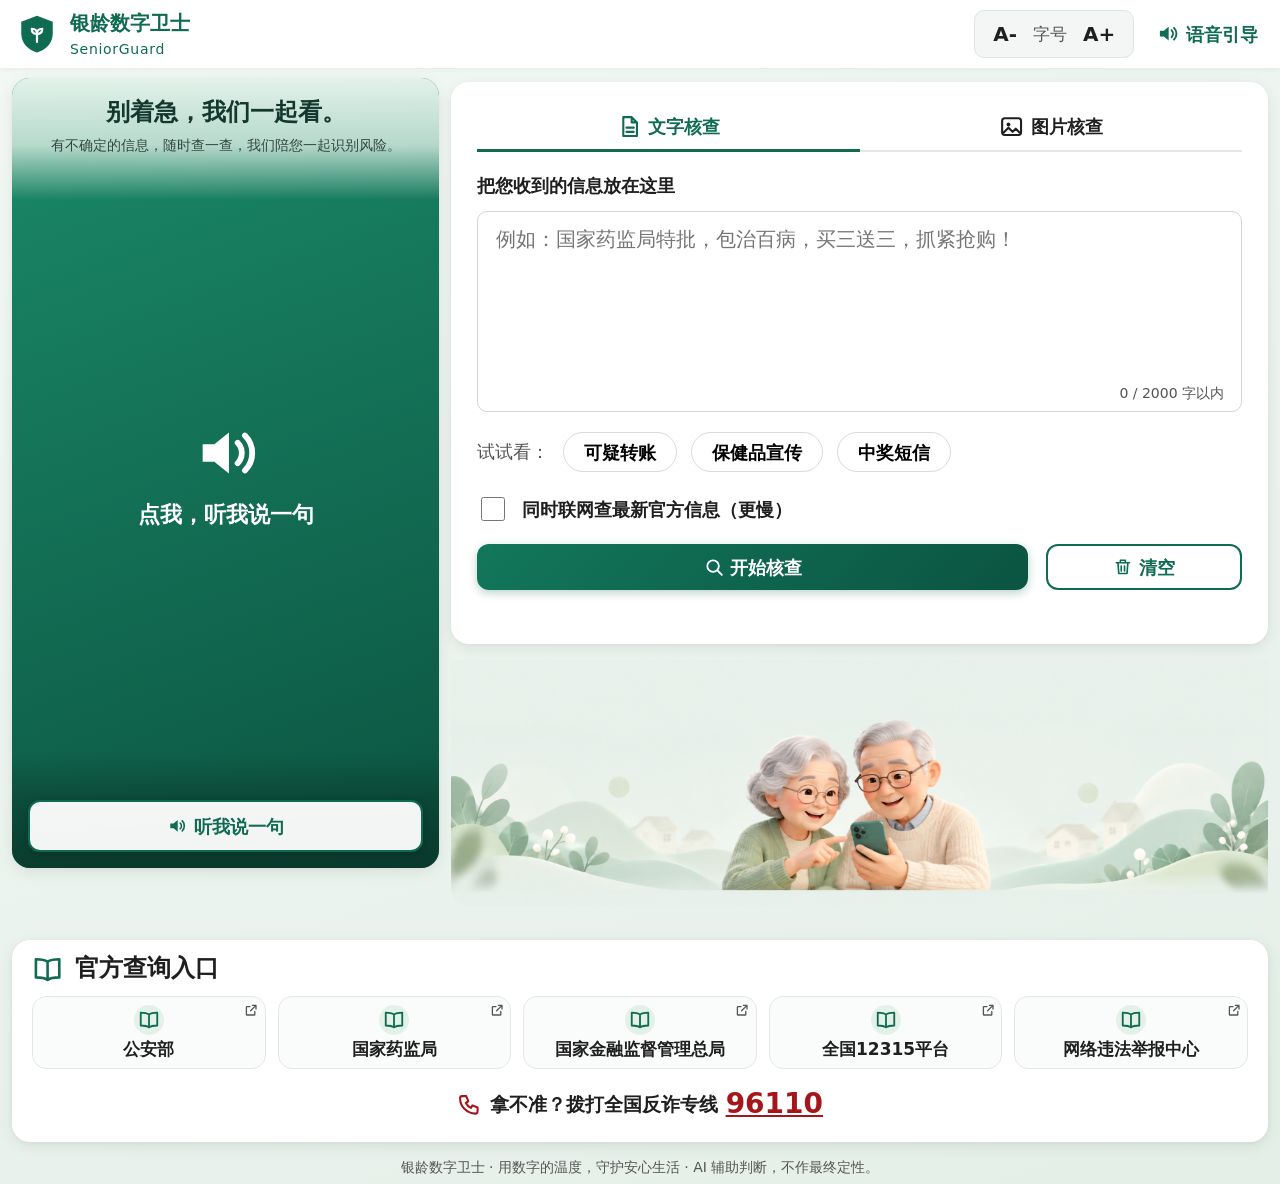
==== commit 415d4841: "Home page redesign: banner, bottom-pinned official links, speech progress bar, avatar controls fix -" ====
--- a/docs/index.html
+++ b/docs/index.html
@@ -4,7 +4,7 @@
 <meta charset="UTF-8">
 <meta name="viewport" content="width=device-width, initial-scale=1">
 <title>银龄数字卫士 · 帮您辨别骗局</title>
-<link rel="stylesheet" href="static/style.css?v=11">
+<link rel="stylesheet" href="static/style.css?v=24">
 </head>
 <body>
 <svg width="0" height="0" style="position:absolute" aria-hidden="true"><defs>
@@ -63,11 +63,14 @@
       </div>
       <div class="avatar-bottom">
         <p id="avatar-status" class="avatar-status" aria-live="polite"></p>
+        <div id="speech-progress" class="speech-progress" hidden>
+          <div class="sp-bar" role="progressbar" aria-label="数字人讲话进度" aria-valuemin="0" aria-valuemax="100" aria-valuenow="0"><div id="sp-fill" class="sp-fill"></div></div>
+          <span id="sp-time" class="sp-time">0:00 / 0:00</span>
+        </div>
         <div class="avatar-controls">
           <button type="button" id="toggle-play" class="icon-btn" hidden title="暂停" aria-label="暂停播报"><svg class="ic " aria-hidden="true"><use href="#i-pause"/></svg></button>
           <button type="button" id="replay-avatar" class="icon-btn" hidden title="重新讲" aria-label="从头再讲一遍"><svg class="ic " aria-hidden="true"><use href="#i-replay"/></svg></button>
           <button type="button" id="say-line" class="secondary flex-btn"><svg class="ic " aria-hidden="true"><use href="#i-sound"/></svg> 听我说一句</button>
-          <button type="button" id="speak" class="secondary flex-btn" hidden>仅用语音</button>
         </div>
         <audio id="audio" controls hidden></audio>
       </div>
@@ -78,7 +81,6 @@
       <section id="view-input" class="view" aria-labelledby="in-title">
         <div class="input-top">
         <div class="hero">
-          <h1>拿不准的信息，先查一查。</h1>
           <p>粘贴短信、上传截图，我们陪您一起识别风险。</p>
         </div>
         <form id="form" novalidate>
@@ -104,7 +106,11 @@
 
           <div id="panel-image" role="tabpanel" aria-labelledby="tab-image" hidden>
             <label for="image">选择图片（支持 png / jpg / webp，8MB 以内）</label>
-            <input id="image" name="image" type="file" accept="image/png,image/jpeg,image/bmp,image/webp" capture="environment">
+            <div class="filepick">
+              <input id="image" name="image" type="file" accept="image/png,image/jpeg,image/bmp,image/webp" capture="environment" class="file-native">
+              <label for="image" class="file-btn"><svg class="ic" aria-hidden="true"><use href="#i-image"/></svg><span id="file-btn-text">选择图片</span></label>
+              <span id="file-name" class="file-name">还没有选择图片</span>
+            </div>
             <img id="preview" alt="已选图片预览" hidden>
           </div>
 
@@ -116,13 +122,9 @@
           </div>
           <p id="error" class="error" role="alert"></p>
         </form>
-        </div>
-
-        <section class="home-src" aria-labelledby="hs-title">
-          <h3 class="sec-title" id="hs-title"><svg class="ic ic-lg" aria-hidden="true"><use href="#i-book"/></svg>官方查询入口<small>点击在新页面打开</small></h3>
-          <div class="src-grid"><a class="src-card" href="https://www.mps.gov.cn" target="_blank" rel="noopener noreferrer"><span class="src-ic"><svg class="ic ic-lg" aria-hidden="true"><use href="#i-book"/></svg></span><span class="src-t"><b>公安部</b><small>反诈与报警指引</small></span><svg class="ic " aria-hidden="true"><use href="#i-ext"/></svg></a><a class="src-card" href="https://www.nmpa.gov.cn" target="_blank" rel="noopener noreferrer"><span class="src-ic"><svg class="ic ic-lg" aria-hidden="true"><use href="#i-book"/></svg></span><span class="src-t"><b>国家药监局</b><small>核查药品、保健品</small></span><svg class="ic " aria-hidden="true"><use href="#i-ext"/></svg></a><a class="src-card" href="https://www.nfra.gov.cn" target="_blank" rel="noopener noreferrer"><span class="src-ic"><svg class="ic ic-lg" aria-hidden="true"><use href="#i-book"/></svg></span><span class="src-t"><b>国家金融监督管理总局</b><small>核查金融、理财产品</small></span><svg class="ic " aria-hidden="true"><use href="#i-ext"/></svg></a><a class="src-card" href="https://www.12315.cn" target="_blank" rel="noopener noreferrer"><span class="src-ic"><svg class="ic ic-lg" aria-hidden="true"><use href="#i-book"/></svg></span><span class="src-t"><b>全国12315平台</b><small>消费投诉与举报</small></span><svg class="ic " aria-hidden="true"><use href="#i-ext"/></svg></a><a class="src-card" href="https://www.12377.cn" target="_blank" rel="noopener noreferrer"><span class="src-ic"><svg class="ic ic-lg" aria-hidden="true"><use href="#i-book"/></svg></span><span class="src-t"><b>网络违法举报中心</b><small>举报网络违法信息</small></span><svg class="ic " aria-hidden="true"><use href="#i-ext"/></svg></a></div>
-          <p class="hotline"><svg class="ic ic-lg" aria-hidden="true"><use href="#i-phone"/></svg>拿不准？拨打全国反诈专线 <a href="tel:96110">96110</a></p>
-        </section>
+        <div class="home-banner"><img src="static/home-banner.png?v=2" alt="两位老人一起看手机" loading="lazy"></div>
+        </div>
+
       </section>
 
       <!-- 视图2：结果 -->
@@ -203,6 +205,13 @@
   </div>
 </main>
 
+        <section id="home-src" class="home-src" aria-labelledby="hs-title">
+          <h3 class="sec-title" id="hs-title"><svg class="ic ic-lg" aria-hidden="true"><use href="#i-book"/></svg>官方查询入口</h3>
+          <div class="src-grid"><a class="src-card" href="https://www.mps.gov.cn" target="_blank" rel="noopener noreferrer"><span class="src-ic"><svg class="ic ic-lg" aria-hidden="true"><use href="#i-book"/></svg></span><span class="src-t"><b>公安部</b><small>反诈与报警指引</small></span><svg class="ic " aria-hidden="true"><use href="#i-ext"/></svg></a><a class="src-card" href="https://www.nmpa.gov.cn" target="_blank" rel="noopener noreferrer"><span class="src-ic"><svg class="ic ic-lg" aria-hidden="true"><use href="#i-book"/></svg></span><span class="src-t"><b>国家药监局</b><small>核查药品、保健品</small></span><svg class="ic " aria-hidden="true"><use href="#i-ext"/></svg></a><a class="src-card" href="https://www.nfra.gov.cn" target="_blank" rel="noopener noreferrer"><span class="src-ic"><svg class="ic ic-lg" aria-hidden="true"><use href="#i-book"/></svg></span><span class="src-t"><b>国家金融监督管理总局</b><small>核查金融、理财产品</small></span><svg class="ic " aria-hidden="true"><use href="#i-ext"/></svg></a><a class="src-card" href="https://www.12315.cn" target="_blank" rel="noopener noreferrer"><span class="src-ic"><svg class="ic ic-lg" aria-hidden="true"><use href="#i-book"/></svg></span><span class="src-t"><b>全国12315平台</b><small>消费投诉与举报</small></span><svg class="ic " aria-hidden="true"><use href="#i-ext"/></svg></a><a class="src-card" href="https://www.12377.cn" target="_blank" rel="noopener noreferrer"><span class="src-ic"><svg class="ic ic-lg" aria-hidden="true"><use href="#i-book"/></svg></span><span class="src-t"><b>网络违法举报中心</b><small>举报网络违法信息</small></span><svg class="ic " aria-hidden="true"><use href="#i-ext"/></svg></a></div>
+          <p class="hotline"><svg class="ic ic-lg" aria-hidden="true"><use href="#i-phone"/></svg>拿不准？拨打全国反诈专线 <a href="tel:96110">96110</a></p>
+        </section>
+
+
 <dialog id="case-dialog" class="case-dialog" aria-labelledby="case-title">
   <div class="case-head">
     <h2 id="case-title"></h2>
@@ -215,6 +224,6 @@
 <footer class="foot">银龄数字卫士 · 用数字的温度，守护安心生活 · AI 辅助判断，不作最终定性。</footer>
 
 <script src="static/config.js?v=11"></script>
-<script src="static/app.js?v=11"></script>
+<script src="static/app.js?v=16"></script>
 </body>
 </html>
--- a/docs/static/style.css
+++ b/docs/static/style.css
@@ -519,3 +519,183 @@
 .ev-wrap summary small { font-weight: 500; font-size: .8rem; color: var(--muted); }
 .ev-wrap summary .arrow { margin: 0 0 0 auto; width: 1em; height: 1em; transform: rotate(90deg); }
 .ev-wrap[open] summary .arrow { transform: rotate(-90deg); }
+
+
+/* ========== 字体层级规范（统一覆盖，最高优先级） ========== */
+/* 字体回退：苹方 → 微软雅黑 → 系统无衬线；--scale 支持 100%/112.5%/125% 整体缩放 */
+:root {
+  --scale: 1;
+  --ff: "PingFang SC", "Microsoft YaHei", "Noto Sans SC", system-ui, sans-serif;
+  --fs-heading: calc(40px * var(--scale));
+  --fs-title: calc(24px * var(--scale));
+  --fs-subtitle: calc(20px * var(--scale));
+  --fs-content: calc(18px * var(--scale));
+  --fs-label: calc(18px * var(--scale));
+  --fs-button: calc(18px * var(--scale));
+  --fs-caption: calc(14px * var(--scale));
+  --lh-tight: 1.4;
+  --lh-normal: 1.5;
+  --lh-loose: 1.8;
+  --lh-caption: 1.6;
+}
+@media (max-width: 720px) {
+  :root { --fs-heading: calc(30px * var(--scale)); --fs-title: calc(22px * var(--scale)); }
+}
+
+/* 全站统一字体系列：不混用宋体/楷体/书法体 */
+body, button, input, textarea, select, summary, .brand-name, .brand-en,
+.auth-list .basis { font-family: var(--ff) !important; }
+
+/* Heading：页面主标题（电脑 40 / 手机 30，700，1.4） */
+.hero h1, .result-title, .verdict h2, .case-head h2 {
+  font-size: var(--fs-heading) !important; font-weight: 700 !important; line-height: var(--lh-tight) !important;
+}
+
+/* Title：模块标题（电脑 24 / 手机 22，600，1.4） */
+h3, .sec-title, summary, .intro h2, .ev-title {
+  font-size: var(--fs-title) !important; font-weight: 600 !important; line-height: var(--lh-tight) !important;
+}
+
+/* Subtitle：卡片标题（20，600，1.5） */
+.verdict p, #risk, .ring-label, .scam-card b, .auth-list .claim, .orig-title,
+.brand-name, .overlay-card p {
+  font-size: var(--fs-subtitle) !important; font-weight: 600 !important; line-height: var(--lh-normal) !important;
+}
+
+/* Content：正文 / 风险解释 / 资料 / 应对建议（18，400，1.8） */
+body { font-size: var(--fs-content) !important; line-height: var(--lh-loose) !important; font-weight: 400 !important; }
+.script, .list li, .tips li, pre, .orig-text, .case-item p, .review, .auth-overall,
+.case-tip, .scam-card p {
+  font-size: var(--fs-content) !important; font-weight: 400 !important; line-height: var(--lh-loose) !important;
+}
+
+/* Label：输入标签 / 标签页（18，600，1.5） */
+label, .tabs button, .check {
+  font-size: var(--fs-label) !important; font-weight: 600 !important; line-height: var(--lh-normal) !important;
+}
+
+/* Button：按钮文字（18，600，1.5） */
+button.primary, button.secondary, .flex-btn, .listen, .back-link, .voice-btn, .chip {
+  font-size: var(--fs-button) !important; font-weight: 600 !important; line-height: var(--lh-normal) !important;
+}
+
+/* Caption：字数统计 / 补充说明 / 页脚（14，400，1.6） */
+.hint, .disclaimer, .hero p, .intro p, .avatar-status, .list .src, .auth-list .src,
+.ev-list li, .foot, .brand-en, .prob-note, .case-note, .sec-sub, .orig-legend,
+.src-t small, .overlay-hint {
+  font-size: var(--fs-caption) !important; font-weight: 400 !important; line-height: var(--lh-caption) !important;
+}
+
+/* 去掉 SDK 内部元素自带的边框 / 阴影 */
+#agent-avatar, #agent-avatar * { box-shadow: none !important; border: 0 !important; outline: 0 !important; filter: none !important; }
+.avatar-stage { box-shadow: none !important; }
+
+/* 主页空白处的插画：占满表单下方剩余空间，放不下时自动收起 */
+#view-input .input-top { display: flex; flex-direction: column; }
+#view-input .input-top > .hero, #view-input .input-top > form { flex: none; }
+.home-banner { flex: 1 1 0; min-height: 0; margin-top: .5rem; border-radius: var(--radius); overflow: hidden; background: #e8f2ec; }
+.home-banner img { display: block; width: 100%; height: 100%; object-fit: cover; object-position: center 70%; }
+@media (max-width: 720px) { .home-banner { flex: none; height: 160px; } }
+#view-input .input-top > .home-src { flex: none; }
+
+/* 图片核查：自定义选择文件按钮 */
+.filepick { display: flex; align-items: center; gap: .8rem; flex-wrap: wrap; padding: .9rem 1rem; border: 2px dashed #9cc4b0; border-radius: 12px; background: #f6faf7; }
+.file-native { position: absolute; width: 1px; height: 1px; opacity: 0; overflow: hidden; pointer-events: none; }
+.filepick .file-btn { display: inline-flex; align-items: center; gap: .4rem; margin: 0; min-height: 48px; padding: 0 1.2rem; border-radius: 10px; background: var(--primary); color: #fff; cursor: pointer; white-space: nowrap; box-shadow: var(--shadow); transition: filter .15s; }
+.filepick .file-btn:hover { filter: brightness(1.08); }
+.filepick .file-native:focus-visible + .file-btn { outline: 3px solid #f5a623; outline-offset: 2px; }
+.filepick .file-name { flex: 1; min-width: 0; color: var(--muted); word-break: break-all; }
+.filepick .file-name.has-file { color: var(--text); font-weight: 600; }
+.filepick .file-btn .ic { width: 1.2em; height: 1.2em; }
+#preview:not([src]) { display: none !important; }
+
+/* 文字 / 图片核查：加大元素与文字之间的间距 */
+#view-input .hero p { margin-top: .4rem; }
+#view-input form { padding: 1.1rem 1.3rem 1.2rem; }
+#view-input .tabs { margin-bottom: 1rem; }
+#view-input .tabs button { min-height: 48px; padding: .4rem .8rem; }
+#view-input label { margin-bottom: .6rem; }
+#view-input textarea { height: 6.2rem; padding: .7rem .9rem; }
+#view-input .hint { margin-top: .4rem; }
+#view-input .chips { margin-top: 1rem; gap: .7rem; }
+#view-input .chip { min-height: 40px; padding: .25rem 1rem; }
+#view-input .check { margin: 1.1rem 0 1rem; gap: .7rem; }
+#view-input .actions { gap: .9rem; margin-top: .4rem; }
+#view-input .error { margin: .6rem 0 0; }
+#view-input .filepick { gap: 1rem; padding: 1.1rem 1.2rem; }
+#view-input #preview { margin-top: 1rem; }
+#view-input .home-src { margin-top: 1rem; padding: .9rem 1.1rem; }
+#view-input .home-src .sec-title { margin-bottom: .8rem; }
+#view-input .home-src .hotline { margin-top: .8rem; }
+
+#view-input .hero p { margin-top: 0; }
+
+/* 插画完整显示：按原图比例缩放，不再裁切 */
+.home-banner { flex: none !important; height: auto !important; }
+.home-banner img { width: 100%; height: auto !important; object-fit: contain; }
+
+/* 官方查询入口：放在数字人下方（左列） */
+.left-col { flex: 0 0 34%; display: flex; flex-direction: column; gap: .6rem; min-height: 0; min-width: 0; }
+.left-col .left-panel { flex: 1 1 0; min-height: 0; }
+.left-col .home-src { flex: none; margin: 0; padding: .7rem .8rem; max-height: 46%; overflow-y: auto; }
+.left-col .home-src .sec-title { margin: 0 0 .5rem; }
+.left-col .src-grid { grid-template-columns: repeat(2, minmax(0, 1fr)); gap: .45rem; }
+.left-col .src-card { min-height: 64px; }
+.left-col .home-src .hotline { margin-top: .6rem; }
+.left-col .home-src[hidden] { display: none; }
+@media (max-width: 720px) { .left-col { flex: 0 0 auto; } .left-col .left-panel { flex: 0 0 auto; } .left-col .home-src { max-height: none; } }
+
+/* 官方查询入口：整页最下方，横向通栏，不分左右 */
+.layout > .left-panel { flex: 0 0 34%; }
+#home-src { flex: none; margin: 0 .6rem .4rem; padding: .6rem 1rem; background: #fff; border-radius: var(--radius); box-shadow: var(--shadow); }
+#home-src[hidden] { display: none; }
+#home-src .sec-title { margin: 0 0 .5rem; }
+#home-src .src-grid { grid-template-columns: repeat(5, minmax(0, 1fr)); gap: .6rem; }
+#home-src .src-card { min-height: 64px; }
+#home-src .hotline { margin: .5rem 0 0; }
+@media (max-width: 900px) { #home-src .src-grid { grid-template-columns: repeat(auto-fit, minmax(130px, 1fr)); } }
+
+/* ===== 整页滚动：不再固定高度，也不再只滚右侧 ===== */
+html, body { height: auto; min-height: 100%; }
+body { overflow: visible; }
+main { flex: none; overflow: visible; }
+.layout { height: auto; align-items: flex-start; }
+.content { min-height: 0; }
+.view { height: auto; }
+#view-input, #view-input .input-top { overflow: visible; }
+#view-input .input-top { flex: none; }
+.right-panel { height: auto; overflow: visible; }
+/* 数字人跟随页面停在左侧，右边内容随整页滚动 */
+.layout > .left-panel { position: sticky; top: .5rem; flex: 0 0 34%; height: calc(100vh - 5.5rem); min-height: 480px; }
+#home-src { margin-top: .6rem; }
+@media (max-width: 720px) {
+  .layout > .left-panel { position: relative; top: auto; height: auto; min-height: 70vh; flex: 0 0 auto; }
+}
+
+/* 插画贴在右列最下面：右列至少撑满一屏，插画用 auto 外边距推到底 */
+.layout > .content { align-self: stretch; min-height: calc(100vh - 5.5rem); display: flex; flex-direction: column; }
+#view-input { flex: 1 1 auto; min-height: 0; }
+#view-input .input-top { flex: 1 1 auto !important; display: flex; flex-direction: column; }
+#view-input .home-banner { margin-top: auto; padding-top: .8rem; background: none; }
+
+/* 文字核查 / 图片核查：上传内容区域尺寸一致 */
+#panel-text, #panel-image { height: 15rem; display: flex; flex-direction: column; }
+#panel-text[hidden], #panel-image[hidden] { display: none; }
+#panel-text .textwrap { flex: 1 1 auto; min-height: 0; display: flex; flex-direction: column; }
+#panel-text textarea { flex: 1 1 auto; height: auto; min-height: 0; resize: none; }
+#panel-image .filepick { flex: 1 1 auto; min-height: 0; align-content: center; }
+#panel-image #preview { flex: none; width: 100%; max-height: 6.5rem; object-fit: contain; margin-top: .6rem; }
+#panel-image .filepick:has(~ #preview[src]) { flex: none; }
+
+/* 数字人加载后 SDK 的 canvas 会盖住按钮：把画面压到下层，控件和文字抬到上层 */
+.left-panel .avatar-stage { z-index: 0; }
+.left-panel .avatar-bottom { z-index: 20; pointer-events: none; }
+.left-panel .avatar-bottom .avatar-controls, .left-panel .avatar-bottom audio { pointer-events: auto; position: relative; z-index: 21; }
+.left-panel .intro { z-index: 20; }
+
+/* 数字人讲话进度条 */
+.speech-progress { width: 100%; display: flex; align-items: center; gap: .6rem; padding: 0 .2rem; }
+.speech-progress[hidden] { display: none; }
+.sp-bar { flex: 1; height: 8px; border-radius: 999px; background: rgba(255,255,255,.35); overflow: hidden; }
+.sp-fill { height: 100%; width: 0; border-radius: 999px; background: #fff; transition: width .25s linear; }
+.sp-time { flex: none; color: #fff; font-size: .8rem !important; text-shadow: 0 1px 3px rgba(0,0,0,.6); font-variant-numeric: tabular-nums; }
